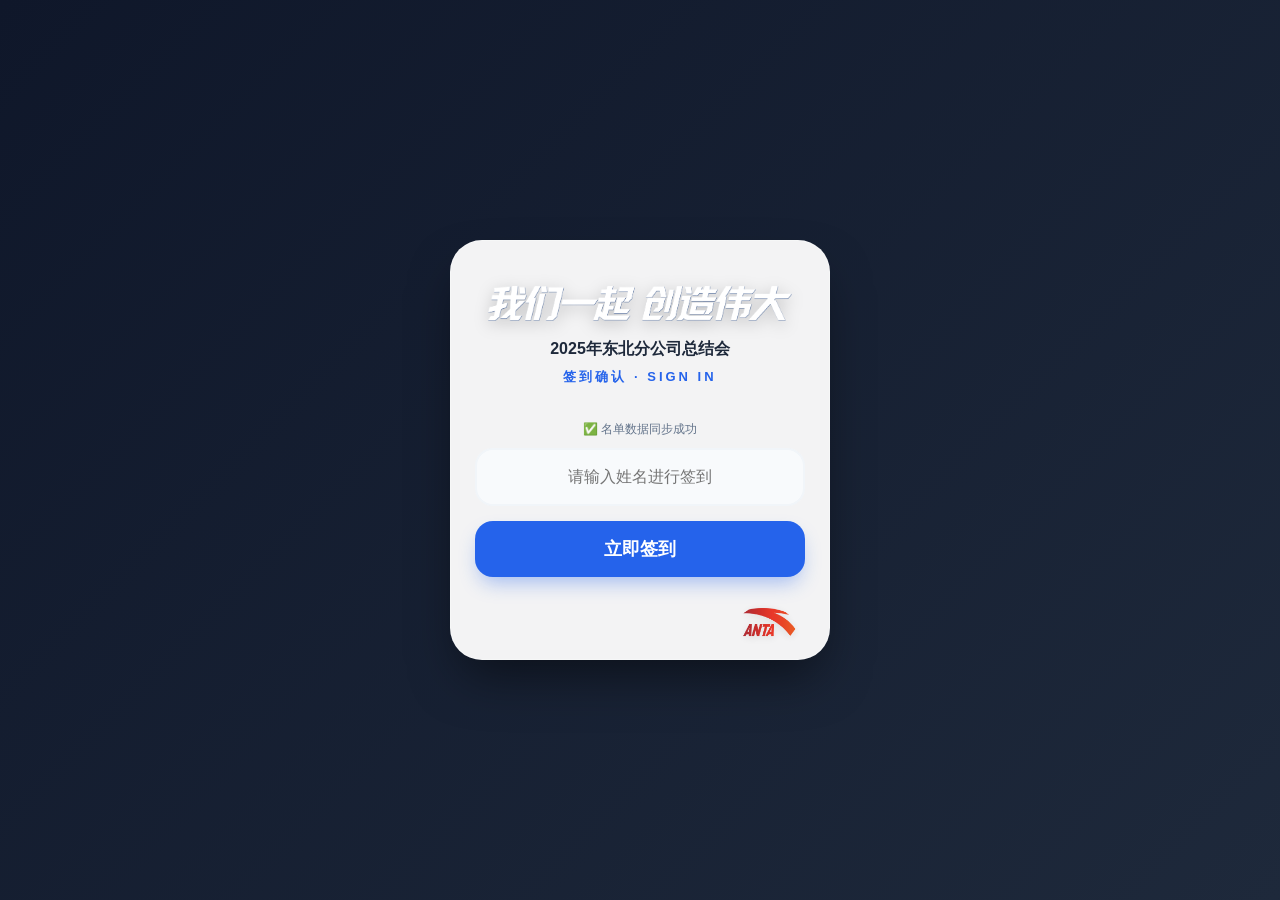
==== index.html @ e278397c "0.5" ====
<!DOCTYPE html>
<html lang="zh-CN">
<head>
    <meta charset="UTF-8">
    <meta name="viewport" content="width=device-width, initial-scale=1.0, maximum-scale=1.0, user-scalable=no">
    <title>2025年东北分公司总结会</title>
    <style>
        :root {
            --primary: #2563eb;
            --success: #15803d; /* 深绿色，更显庄重 */
            --error: #ef4444;
            --text-main: #1e293b;
            --text-sub: #64748b;
        }

        * { margin: 0; padding: 0; box-sizing: border-box; font-family: -apple-system, "PingFang SC", sans-serif; }

        body {
            background: linear-gradient(135deg, #0f172a 0%, #1e293b 100%);
            min-height: 100vh;
            display: flex;
            align-items: center;
            justify-content: center;
            padding: 20px;
            background-attachment: fixed;
        }

        .card {
            background: rgba(255, 255, 255, 0.95);
            width: 100%;
            max-width: 380px;
            padding: 45px 24px 70px; /* 底部留足空间给 Logo */
            border-radius: 32px;
            box-shadow: 0 25px 50px -12px rgba(0, 0, 0, 0.5);
            backdrop-filter: blur(20px);
            -webkit-backdrop-filter: blur(20px);
            border: 1px solid rgba(255, 255, 255, 0.3);
            text-align: center;
            position: relative;
            display: none;
            animation: fadeIn 0.4s ease forwards;
        }

        /* Logo 统一固定在所有卡片的右下角 */
        .card-logo {
            position: absolute;
            bottom: 20px;
            right: 24px;
            max-width: 65px;
            filter: drop-shadow(0px 2px 4px rgba(0,0,0,0.1));
            opacity: 0.9;
        }

        .hero-section { margin-bottom: 35px; }
        .hero-main-img { width: 92%; height: auto; margin: 0 auto 18px; display: block; filter: drop-shadow(0 4px 8px rgba(0,0,0,0.2)); }

        /* 总结会名称加粗 */
        .hero-subtitle {
            color: var(--text-main);
            font-size: 16px;
            margin-bottom: 8px;
            font-weight: 800;
            display: block;
        }

        /* 签到确认挪到下方 */
        .hero-label {
            color: var(--primary);
            letter-spacing: 3px;
            font-size: 13px;
            font-weight: 700;
            display: block;
        }

        input {
            display: block; width: 100%; padding: 18px; font-size: 16px; border: 2.5px solid #f1f5f9;
            border-radius: 18px; outline: none; background: #f8fafc; margin-bottom: 15px; text-align: center;
        }
        input:focus { border-color: var(--primary); background: #fff; box-shadow: 0 0 0 4px rgba(37, 99, 235, 0.1); }

        button {
            display: block; width: 100%; padding: 16px; background: var(--primary); color: white;
            font-size: 18px; font-weight: 700; border: none; border-radius: 18px; cursor: pointer;
            box-shadow: 0 10px 20px -5px rgba(37,99,235,0.4); margin-bottom: 12px;
        }
        button:active { transform: scale(0.96); }

        /* 结果展示区 */
        .welcome-msg { color: var(--text-sub); font-size: 17px; margin: 20px 0 35px; }
        #resNameBold { color: var(--text-main); font-weight: 900; font-size: 26px; margin: 0 4px; border-bottom: 3px solid var(--primary); }

        .seat-info-box {
            background: #f0fdf4;
            padding: 35px 15px;
            border-radius: 24px;
            margin-bottom: 35px;
            border: 2px solid #dcfce7;
        }
        .seat-label {
            font-size: 16px;
            color: var(--success);
            display: block;
            margin-bottom: 15px;
            font-weight: 800;
            letter-spacing: 2px;
        }
        /* 座次号醒目化 */
        .seat-num { font-size: 52px; font-weight: 900; color: #166534; display: block; letter-spacing: 1px; }

        .status-tip { font-size: 12px; color: var(--text-sub); margin-bottom: 10px; }
        .error-msg { color: var(--error); font-size: 14px; margin-bottom: 15px; display: none; font-weight: 700; }
        .reset-link { margin-top: 25px; font-size: 14px; color: var(--primary); cursor: pointer; text-decoration: underline; display: inline-block; font-weight: 600; }

        @keyframes fadeIn { from { opacity: 0; transform: translateY(12px); } to { opacity: 1; transform: translateY(0); } }
    </style>
</head>
<body>

    <div id="signinPage" class="card" style="display: block;">
        <div class="hero-section">
            <img src="main_title.png" alt="主标题" class="hero-main-img">
            <span class="hero-subtitle">2025年东北分公司总结会</span>
            <span class="hero-label">签到确认 · SIGN IN</span>
        </div>
        <div id="status" class="status-tip">正在同步参会名单...</div>
        <div style="margin-top: 10px;">
            <input type="text" id="nameInput" placeholder="请输入姓名进行签到" autocomplete="off">
            <div id="errorMsg" class="error-msg">未找到您的信息，请联系现场行政</div>
            <button id="signBtn" onclick="handleSignin()" disabled style="opacity:0.5">请稍候...</button>
        </div>
        <img src="logo.png" alt="Logo" class="card-logo">
    </div>

    <div id="resultPage" class="card">
        <p class="welcome-msg">欢迎您来，<span id="resNameBold">--</span></p>
        <div class="seat-info-box">
            <span class="seat-label">您的会议座次</span>
            <span class="seat-num" id="resSeat">--</span>
        </div>
        <button style="background: var(--text-main);" onclick="showSchedule()">查看大会日程</button>
        <span class="reset-link" onclick="location.reload()">返回重新签到</span>
        <img src="logo.png" alt="Logo" class="card-logo">
    </div>

    <div id="schedulePage" class="card">
        <h2 style="font-size: 24px; font-weight: 800; color: var(--text-main); margin-bottom: 25px;">大会日程</h2>
        <div style="text-align: left; margin: 20px 0 30px; font-size: 15px;">
            <div style="display: flex; padding: 15px 0; border-bottom: 1px dashed #ddd;"><span style="color:var(--primary); font-weight:800; min-width:95px;">08:30-09:00</span><span>嘉宾签到入场</span></div>
            <div style="display: flex; padding: 15px 0; border-bottom: 1px dashed #ddd;"><span style="color:var(--primary); font-weight:800; min-width:95px;">09:00-09:30</span><span>开场视频与致辞</span></div>
            <div style="display: flex; padding: 15px 0; border-bottom: 1px dashed #ddd;"><span style="color:var(--primary); font-weight:800; min-width:95px;">09:30-11:30</span><span>2024年度总结报告</span></div>
            <div style="display: flex; padding: 15px 0; border-bottom: 1px dashed #ddd;"><span style="color:var(--primary); font-weight:800; min-width:95px;">11:30-13:30</span><span>午休及商务午宴</span></div>
            <div style="display: flex; padding: 15px 0; border-bottom: 1px dashed #ddd;"><span style="color:var(--primary); font-weight:800; min-width:95px;">13:30-15:30</span><span>2025战略发布会</span></div>
            <div style="display: flex; padding: 15px 0; border-bottom: 1px dashed #ddd;"><span style="color:var(--primary); font-weight:800; min-width:95px;">15:30-17:00</span><span>颁奖盛典</span></div>
        </div>
        <button onclick="showResult()">返回座次信息</button>
        <img src="logo.png" alt="Logo" class="card-logo">
    </div>

    <script>
        let seatData = {};

        window.onload = function() {
            // 加上随机数防止 CSV 缓存
            fetch('list.csv?v=' + Math.random())
                .then(response => {
                    if (!response.ok) throw new Error('找不到名单文件 list.csv');
                    return response.text();
                })
                .then(text => {
                    // 兼容处理：支持各种换行符并清洗掉 BOM 等隐藏字符
                    const rows = text.split(/\r?\n/);
                    rows.forEach((row, i) => {
                        if (i === 0 || !row.trim()) return;
                        const cols = row.split(/,|，/); // 兼容中英文逗号
                        if (cols.length >= 2) {
                            // 极强力清洗：去掉所有空格、隐藏字符、回车符
                            const name = cols[0].replace(/[\uFEFF\r\n]/g, "").trim();
                            const seat = cols[1].replace(/[\uFEFF\r\n]/g, "").trim();
                            if (name && name !== "---") {
                                seatData[name] = seat;
                            }
                        }
                    });

                    document.getElementById('status').innerText = "✅ 名单数据同步成功";
                    const btn = document.getElementById('signBtn');
                    btn.disabled = false;
                    btn.style.opacity = "1";
                    btn.innerText = "立即签到";
                    console.log("名单已加载，共计 " + Object.keys(seatData).length + " 人");
                })
                .catch(err => {
                    document.getElementById('status').innerText = "❌ 加载失败: " + err.message;
                });
        };

        function handleSignin() {
            // 输入也进行极强力清洗：去掉所有空格
            const inputName = document.getElementById('nameInput').value.replace(/\s+/g, "");
            const error = document.getElementById('errorMsg');

            if (seatData[inputName]) {
                document.getElementById('resNameBold').innerText = inputName;
                document.getElementById('resSeat').innerText = seatData[inputName];
                showResult();
                error.style.display = 'none';
            } else {
                error.style.display = 'block';
                console.log("未匹配姓名：" + inputName);
            }
        }

        function showResult() {
            document.getElementById('signinPage').style.display = 'none';
            document.getElementById('schedulePage').style.display = 'none';
            document.getElementById('resultPage').style.display = 'block';
        }

        function showSchedule() {
            document.getElementById('resultPage').style.display = 'none';
            document.getElementById('schedulePage').style.display = 'block';
        }

        document.getElementById('nameInput').addEventListener('keypress', (e) => {
            if (e.key === 'Enter') handleSignin();
        });
    </script>
</body>
</html>
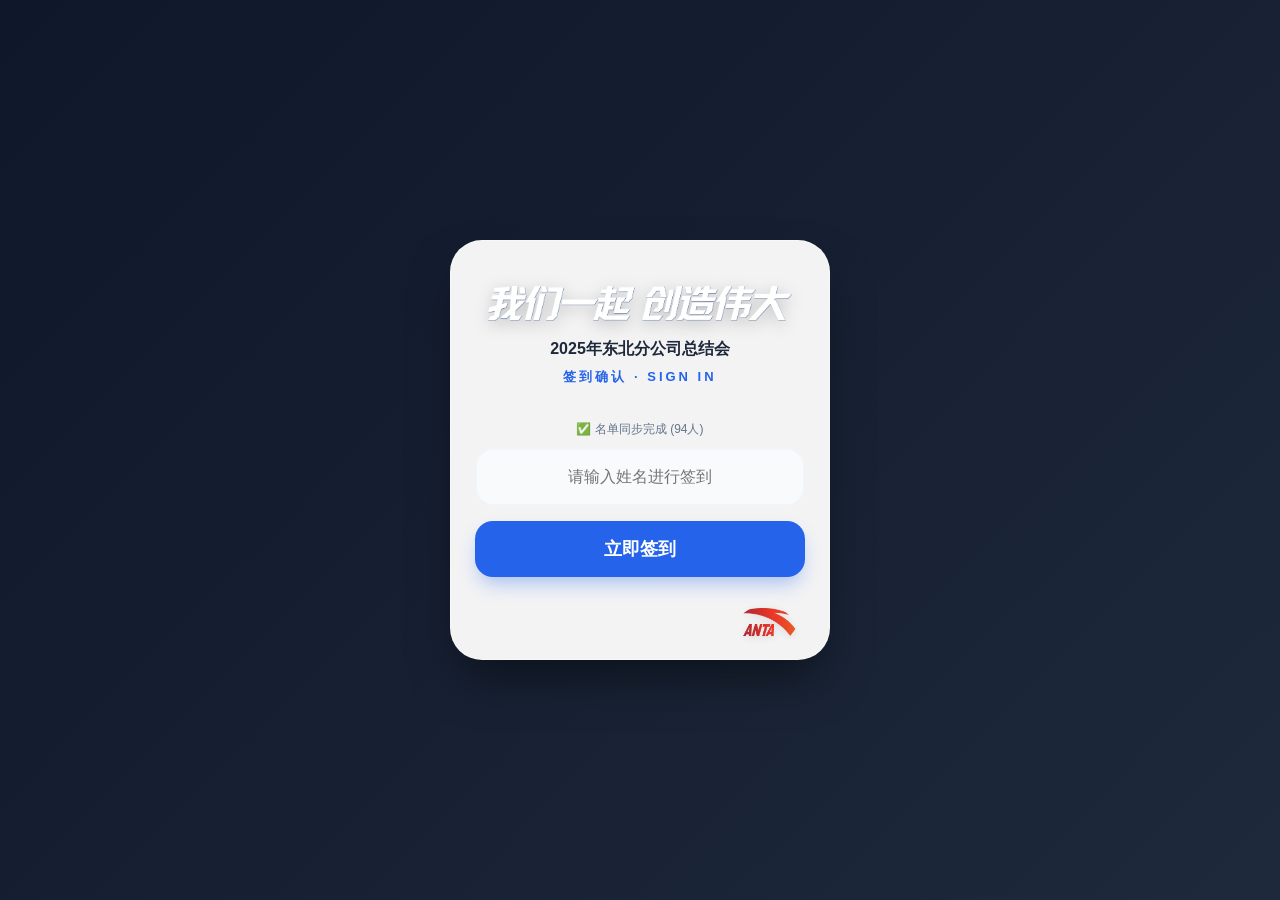
==== commit 542d2c78: "0.51" ====
--- a/index.html
+++ b/index.html
@@ -5,117 +5,31 @@
     <meta name="viewport" content="width=device-width, initial-scale=1.0, maximum-scale=1.0, user-scalable=no">
     <title>2025年东北分公司总结会</title>
     <style>
-        :root {
-            --primary: #2563eb;
-            --success: #15803d; /* 深绿色，更显庄重 */
-            --error: #ef4444;
-            --text-main: #1e293b;
-            --text-sub: #64748b;
-        }
-
+        :root { --primary: #2563eb; --success: #15803d; --error: #ef4444; --text-main: #1e293b; --text-sub: #64748b; }
         * { margin: 0; padding: 0; box-sizing: border-box; font-family: -apple-system, "PingFang SC", sans-serif; }
-
-        body {
-            background: linear-gradient(135deg, #0f172a 0%, #1e293b 100%);
-            min-height: 100vh;
-            display: flex;
-            align-items: center;
-            justify-content: center;
-            padding: 20px;
-            background-attachment: fixed;
-        }
-
-        .card {
-            background: rgba(255, 255, 255, 0.95);
-            width: 100%;
-            max-width: 380px;
-            padding: 45px 24px 70px; /* 底部留足空间给 Logo */
-            border-radius: 32px;
-            box-shadow: 0 25px 50px -12px rgba(0, 0, 0, 0.5);
-            backdrop-filter: blur(20px);
-            -webkit-backdrop-filter: blur(20px);
-            border: 1px solid rgba(255, 255, 255, 0.3);
-            text-align: center;
-            position: relative;
-            display: none;
-            animation: fadeIn 0.4s ease forwards;
-        }
-
-        /* Logo 统一固定在所有卡片的右下角 */
-        .card-logo {
-            position: absolute;
-            bottom: 20px;
-            right: 24px;
-            max-width: 65px;
-            filter: drop-shadow(0px 2px 4px rgba(0,0,0,0.1));
-            opacity: 0.9;
-        }
-
+        body { background: linear-gradient(135deg, #0f172a 0%, #1e293b 100%); min-height: 100vh; display: flex; align-items: center; justify-content: center; padding: 20px; background-attachment: fixed; }
+        .card { background: rgba(255, 255, 255, 0.95); width: 100%; max-width: 380px; padding: 45px 24px 70px; border-radius: 32px; box-shadow: 0 25px 50px -12px rgba(0, 0, 0, 0.5); backdrop-filter: blur(20px); -webkit-backdrop-filter: blur(20px); border: 1px solid rgba(255, 255, 255, 0.3); text-align: center; position: relative; display: none; animation: fadeIn 0.4s ease forwards; }
+        .card-logo { position: absolute; bottom: 20px; right: 24px; max-width: 65px; filter: drop-shadow(0px 2px 4px rgba(0,0,0,0.1)); opacity: 0.9; }
         .hero-section { margin-bottom: 35px; }
         .hero-main-img { width: 92%; height: auto; margin: 0 auto 18px; display: block; filter: drop-shadow(0 4px 8px rgba(0,0,0,0.2)); }
-
-        /* 总结会名称加粗 */
-        .hero-subtitle {
-            color: var(--text-main);
-            font-size: 16px;
-            margin-bottom: 8px;
-            font-weight: 800;
-            display: block;
-        }
-
-        /* 签到确认挪到下方 */
-        .hero-label {
-            color: var(--primary);
-            letter-spacing: 3px;
-            font-size: 13px;
-            font-weight: 700;
-            display: block;
-        }
-
-        input {
-            display: block; width: 100%; padding: 18px; font-size: 16px; border: 2.5px solid #f1f5f9;
-            border-radius: 18px; outline: none; background: #f8fafc; margin-bottom: 15px; text-align: center;
-        }
-        input:focus { border-color: var(--primary); background: #fff; box-shadow: 0 0 0 4px rgba(37, 99, 235, 0.1); }
-
-        button {
-            display: block; width: 100%; padding: 16px; background: var(--primary); color: white;
-            font-size: 18px; font-weight: 700; border: none; border-radius: 18px; cursor: pointer;
-            box-shadow: 0 10px 20px -5px rgba(37,99,235,0.4); margin-bottom: 12px;
-        }
-        button:active { transform: scale(0.96); }
-
-        /* 结果展示区 */
+        .hero-subtitle { color: var(--text-main); font-size: 16px; margin-bottom: 8px; font-weight: 800; display: block; }
+        .hero-label { color: var(--primary); letter-spacing: 3px; font-size: 13px; font-weight: 700; display: block; }
+        input { display: block; width: 100%; padding: 18px; font-size: 16px; border: 2.5px solid #f1f5f9; border-radius: 18px; outline: none; background: #f8fafc; margin-bottom: 15px; text-align: center; }
+        button { display: block; width: 100%; padding: 16px; background: var(--primary); color: white; font-size: 18px; font-weight: 700; border: none; border-radius: 18px; cursor: pointer; box-shadow: 0 10px 20px -5px rgba(37,99,235,0.4); margin-bottom: 12px; transition: 0.2s; }
         .welcome-msg { color: var(--text-sub); font-size: 17px; margin: 20px 0 35px; }
-        #resNameBold { color: var(--text-main); font-weight: 900; font-size: 26px; margin: 0 4px; border-bottom: 3px solid var(--primary); }
-
-        .seat-info-box {
-            background: #f0fdf4;
-            padding: 35px 15px;
-            border-radius: 24px;
-            margin-bottom: 35px;
-            border: 2px solid #dcfce7;
-        }
-        .seat-label {
-            font-size: 16px;
-            color: var(--success);
-            display: block;
-            margin-bottom: 15px;
-            font-weight: 800;
-            letter-spacing: 2px;
-        }
-        /* 座次号醒目化 */
-        .seat-num { font-size: 52px; font-weight: 900; color: #166534; display: block; letter-spacing: 1px; }
-
+        #resNameBold { color: var(--text-main); font-weight: 900; font-size: 26px; border-bottom: 3px solid var(--primary); }
+        .seat-info-box { background: #f0fdf4; padding: 35px 15px; border-radius: 24px; margin-bottom: 35px; border: 2px solid #dcfce7; }
+        .seat-label { font-size: 16px; color: var(--success); display: block; margin-bottom: 15px; font-weight: 800; }
+        .seat-num { font-size: 52px; font-weight: 900; color: #166534; display: block; }
         .status-tip { font-size: 12px; color: var(--text-sub); margin-bottom: 10px; }
         .error-msg { color: var(--error); font-size: 14px; margin-bottom: 15px; display: none; font-weight: 700; }
         .reset-link { margin-top: 25px; font-size: 14px; color: var(--primary); cursor: pointer; text-decoration: underline; display: inline-block; font-weight: 600; }
-
         @keyframes fadeIn { from { opacity: 0; transform: translateY(12px); } to { opacity: 1; transform: translateY(0); } }
     </style>
 </head>
 <body>
 
+    <!-- 1. 签到页 -->
     <div id="signinPage" class="card" style="display: block;">
         <div class="hero-section">
             <img src="main_title.png" alt="主标题" class="hero-main-img">
@@ -125,104 +39,101 @@
         <div id="status" class="status-tip">正在同步参会名单...</div>
         <div style="margin-top: 10px;">
             <input type="text" id="nameInput" placeholder="请输入姓名进行签到" autocomplete="off">
-            <div id="errorMsg" class="error-msg">未找到您的信息，请联系现场行政</div>
-            <button id="signBtn" onclick="handleSignin()" disabled style="opacity:0.5">请稍候...</button>
+            <div id="errorMsg" class="error-msg">未找到您的信息，请重试</div>
+            <button id="signBtn" disabled style="opacity:0.5">请稍候...</button>
         </div>
         <img src="logo.png" alt="Logo" class="card-logo">
     </div>
 
+    <!-- 2. 结果页 -->
     <div id="resultPage" class="card">
         <p class="welcome-msg">欢迎您来，<span id="resNameBold">--</span></p>
         <div class="seat-info-box">
             <span class="seat-label">您的会议座次</span>
             <span class="seat-num" id="resSeat">--</span>
         </div>
-        <button style="background: var(--text-main);" onclick="showSchedule()">查看大会日程</button>
+        <button style="background: var(--text-main);" id="toScheduleBtn">查看大会日程</button>
         <span class="reset-link" onclick="location.reload()">返回重新签到</span>
         <img src="logo.png" alt="Logo" class="card-logo">
     </div>
 
+    <!-- 3. 日程页 -->
     <div id="schedulePage" class="card">
         <h2 style="font-size: 24px; font-weight: 800; color: var(--text-main); margin-bottom: 25px;">大会日程</h2>
-        <div style="text-align: left; margin: 20px 0 30px; font-size: 15px;">
-            <div style="display: flex; padding: 15px 0; border-bottom: 1px dashed #ddd;"><span style="color:var(--primary); font-weight:800; min-width:95px;">08:30-09:00</span><span>嘉宾签到入场</span></div>
-            <div style="display: flex; padding: 15px 0; border-bottom: 1px dashed #ddd;"><span style="color:var(--primary); font-weight:800; min-width:95px;">09:00-09:30</span><span>开场视频与致辞</span></div>
-            <div style="display: flex; padding: 15px 0; border-bottom: 1px dashed #ddd;"><span style="color:var(--primary); font-weight:800; min-width:95px;">09:30-11:30</span><span>2024年度总结报告</span></div>
-            <div style="display: flex; padding: 15px 0; border-bottom: 1px dashed #ddd;"><span style="color:var(--primary); font-weight:800; min-width:95px;">11:30-13:30</span><span>午休及商务午宴</span></div>
-            <div style="display: flex; padding: 15px 0; border-bottom: 1px dashed #ddd;"><span style="color:var(--primary); font-weight:800; min-width:95px;">13:30-15:30</span><span>2025战略发布会</span></div>
-            <div style="display: flex; padding: 15px 0; border-bottom: 1px dashed #ddd;"><span style="color:var(--primary); font-weight:800; min-width:95px;">15:30-17:00</span><span>颁奖盛典</span></div>
-        </div>
-        <button onclick="showResult()">返回座次信息</button>
+        <div id="scheduleContent" style="text-align: left; margin: 20px 0 30px; font-size: 15px;"></div>
+        <button id="backToResultBtn">返回座次信息</button>
         <img src="logo.png" alt="Logo" class="card-logo">
     </div>
 
     <script>
-        let seatData = {};
+        // 确保所有元素加载后再运行
+        document.addEventListener('DOMContentLoaded', function() {
+            let seatData = {};
+            const signBtn = document.getElementById('signBtn');
+            const nameInput = document.getElementById('nameInput');
+            const statusTip = document.getElementById('status');
+            const errorMsg = document.getElementById('errorMsg');
 
-        window.onload = function() {
-            // 加上随机数防止 CSV 缓存
-            fetch('list.csv?v=' + Math.random())
-                .then(response => {
-                    if (!response.ok) throw new Error('找不到名单文件 list.csv');
-                    return response.text();
+            // 载入名单逻辑
+            fetch('list.csv?v=' + Date.now())
+                .then(res => {
+                    if (!res.ok) throw new Error('找不到 list.csv');
+                    return res.text();
                 })
                 .then(text => {
-                    // 兼容处理：支持各种换行符并清洗掉 BOM 等隐藏字符
-                    const rows = text.split(/\r?\n/);
+                    const rows = text.replace(/\r/g, '').split('\n');
                     rows.forEach((row, i) => {
                         if (i === 0 || !row.trim()) return;
-                        const cols = row.split(/,|，/); // 兼容中英文逗号
+                        const cols = row.split(/[,，\t]/);
                         if (cols.length >= 2) {
-                            // 极强力清洗：去掉所有空格、隐藏字符、回车符
-                            const name = cols[0].replace(/[\uFEFF\r\n]/g, "").trim();
-                            const seat = cols[1].replace(/[\uFEFF\r\n]/g, "").trim();
-                            if (name && name !== "---") {
-                                seatData[name] = seat;
-                            }
+                            const name = cols[0].replace(/[\uFEFF]/g, "").trim();
+                            const seat = cols[1].trim();
+                            if (name && name !== "---") seatData[name] = seat;
                         }
                     });
-
-                    document.getElementById('status').innerText = "✅ 名单数据同步成功";
-                    const btn = document.getElementById('signBtn');
-                    btn.disabled = false;
-                    btn.style.opacity = "1";
-                    btn.innerText = "立即签到";
-                    console.log("名单已加载，共计 " + Object.keys(seatData).length + " 人");
+                    statusTip.innerText = "✅ 名单同步完成 (" + Object.keys(seatData).length + "人)";
+                    signBtn.disabled = false;
+                    signBtn.style.opacity = "1";
+                    signBtn.innerText = "立即签到";
                 })
                 .catch(err => {
-                    document.getElementById('status').innerText = "❌ 加载失败: " + err.message;
+                    statusTip.innerText = "❌ 加载失败: " + err.message;
                 });
-        };
 
-        function handleSignin() {
-            // 输入也进行极强力清洗：去掉所有空格
-            const inputName = document.getElementById('nameInput').value.replace(/\s+/g, "");
-            const error = document.getElementById('errorMsg');
+            // 签到逻辑
+            window.handleSignin = function() {
+                const inputName = nameInput.value.replace(/\s+/g, "");
+                if (seatData[inputName]) {
+                    document.getElementById('resNameBold').innerText = inputName;
+                    document.getElementById('resSeat').innerText = seatData[inputName];
+                    showPage('resultPage');
+                    errorMsg.style.display = 'none';
+                } else {
+                    errorMsg.style.display = 'block';
+                }
+            };
 
-            if (seatData[inputName]) {
-                document.getElementById('resNameBold').innerText = inputName;
-                document.getElementById('resSeat').innerText = seatData[inputName];
-                showResult();
-                error.style.display = 'none';
-            } else {
-                error.style.display = 'block';
-                console.log("未匹配姓名：" + inputName);
+            // 页面切换
+            function showPage(id) {
+                document.querySelectorAll('.card').forEach(c => c.style.display = 'none');
+                document.getElementById(id).style.display = 'block';
             }
-        }
 
-        function showResult() {
-            document.getElementById('signinPage').style.display = 'none';
-            document.getElementById('schedulePage').style.display = 'none';
-            document.getElementById('resultPage').style.display = 'block';
-        }
+            // 事件绑定
+            signBtn.addEventListener('click', handleSignin);
+            nameInput.addEventListener('keypress', e => { if (e.key === 'Enter') handleSignin(); });
+            document.getElementById('toScheduleBtn').addEventListener('click', () => showPage('schedulePage'));
+            document.getElementById('backToResultBtn').addEventListener('click', () => showPage('resultPage'));
 
-        function showSchedule() {
-            document.getElementById('resultPage').style.display = 'none';
-            document.getElementById('schedulePage').style.display = 'block';
-        }
-
-        document.getElementById('nameInput').addEventListener('keypress', (e) => {
-            if (e.key === 'Enter') handleSignin();
+            // 填充日程内容
+            const schedule = [
+                ["08:30-09:00", "嘉宾签到入场"], ["09:00-09:30", "开场视频与致辞"],
+                ["09:30-11:30", "2024年度总结报告"], ["11:30-13:30", "午休及商务午宴"],
+                ["13:30-15:30", "2025战略发布会"], ["15:30-17:00", "颁奖盛典"]
+            ];
+            document.getElementById('scheduleContent').innerHTML = schedule.map(s =>
+                `<div style="display: flex; padding: 12px 0; border-bottom: 1px dashed #ddd;"><span style="color:var(--primary); font-weight:800; min-width:95px;">${s[0]}</span><span>${s[1]}</span></div>`
+            ).join('');
         });
     </script>
 </body>
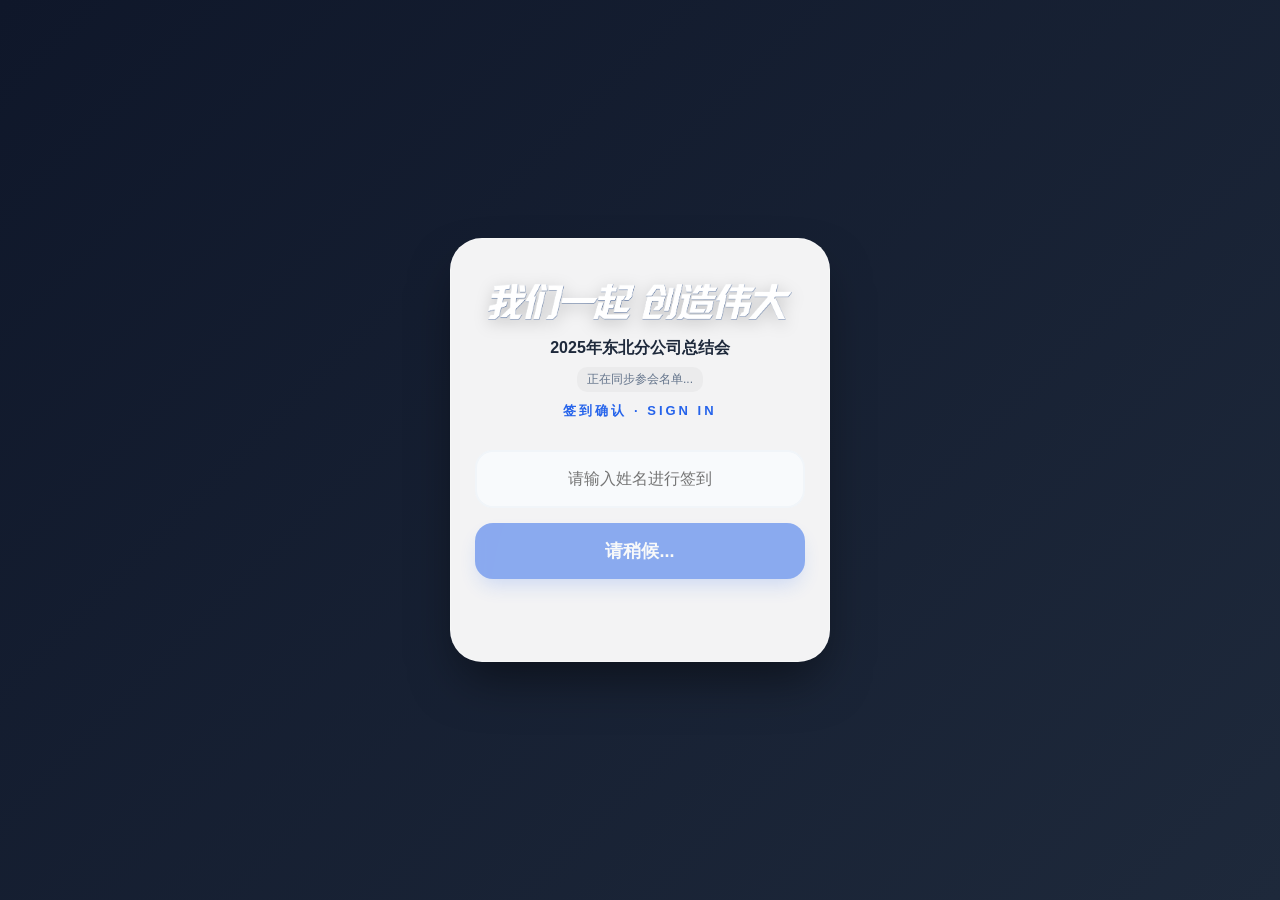
==== commit fa6d9c09: "0.52" ====
--- a/index.html
+++ b/index.html
@@ -10,20 +10,20 @@
         body { background: linear-gradient(135deg, #0f172a 0%, #1e293b 100%); min-height: 100vh; display: flex; align-items: center; justify-content: center; padding: 20px; background-attachment: fixed; }
         .card { background: rgba(255, 255, 255, 0.95); width: 100%; max-width: 380px; padding: 45px 24px 70px; border-radius: 32px; box-shadow: 0 25px 50px -12px rgba(0, 0, 0, 0.5); backdrop-filter: blur(20px); -webkit-backdrop-filter: blur(20px); border: 1px solid rgba(255, 255, 255, 0.3); text-align: center; position: relative; display: none; animation: fadeIn 0.4s ease forwards; }
         .card-logo { position: absolute; bottom: 20px; right: 24px; max-width: 65px; filter: drop-shadow(0px 2px 4px rgba(0,0,0,0.1)); opacity: 0.9; }
-        .hero-section { margin-bottom: 35px; }
+        .hero-section { margin-bottom: 30px; }
         .hero-main-img { width: 92%; height: auto; margin: 0 auto 18px; display: block; filter: drop-shadow(0 4px 8px rgba(0,0,0,0.2)); }
         .hero-subtitle { color: var(--text-main); font-size: 16px; margin-bottom: 8px; font-weight: 800; display: block; }
         .hero-label { color: var(--primary); letter-spacing: 3px; font-size: 13px; font-weight: 700; display: block; }
         input { display: block; width: 100%; padding: 18px; font-size: 16px; border: 2.5px solid #f1f5f9; border-radius: 18px; outline: none; background: #f8fafc; margin-bottom: 15px; text-align: center; }
-        button { display: block; width: 100%; padding: 16px; background: var(--primary); color: white; font-size: 18px; font-weight: 700; border: none; border-radius: 18px; cursor: pointer; box-shadow: 0 10px 20px -5px rgba(37,99,235,0.4); margin-bottom: 12px; transition: 0.2s; }
+        button { display: block; width: 100%; padding: 16px; background: var(--primary); color: white; font-size: 18px; font-weight: 700; border: none; border-radius: 18px; cursor: pointer; box-shadow: 0 10px 20px -5px rgba(37,99,235,0.4); margin-bottom: 12px; }
         .welcome-msg { color: var(--text-sub); font-size: 17px; margin: 20px 0 35px; }
         #resNameBold { color: var(--text-main); font-weight: 900; font-size: 26px; border-bottom: 3px solid var(--primary); }
         .seat-info-box { background: #f0fdf4; padding: 35px 15px; border-radius: 24px; margin-bottom: 35px; border: 2px solid #dcfce7; }
         .seat-label { font-size: 16px; color: var(--success); display: block; margin-bottom: 15px; font-weight: 800; }
         .seat-num { font-size: 52px; font-weight: 900; color: #166534; display: block; }
-        .status-tip { font-size: 12px; color: var(--text-sub); margin-bottom: 10px; }
+        /* 调试提示样式 */
+        .status-tip { font-size: 12px; color: var(--text-sub); margin-bottom: 10px; padding: 4px 10px; background: rgba(0,0,0,0.03); border-radius: 10px; display: inline-block; }
         .error-msg { color: var(--error); font-size: 14px; margin-bottom: 15px; display: none; font-weight: 700; }
-        .reset-link { margin-top: 25px; font-size: 14px; color: var(--primary); cursor: pointer; text-decoration: underline; display: inline-block; font-weight: 600; }
         @keyframes fadeIn { from { opacity: 0; transform: translateY(12px); } to { opacity: 1; transform: translateY(0); } }
     </style>
 </head>
@@ -34,107 +34,13 @@
         <div class="hero-section">
             <img src="main_title.png" alt="主标题" class="hero-main-img">
             <span class="hero-subtitle">2025年东北分公司总结会</span>
+            <!-- 调试信息位置 -->
+            <div id="status" class="status-tip">正在同步参会名单...</div>
             <span class="hero-label">签到确认 · SIGN IN</span>
         </div>
-        <div id="status" class="status-tip">正在同步参会名单...</div>
         <div style="margin-top: 10px;">
             <input type="text" id="nameInput" placeholder="请输入姓名进行签到" autocomplete="off">
-            <div id="errorMsg" class="error-msg">未找到您的信息，请重试</div>
+            <div id="errorMsg" class="error-msg">未找到该姓名，请检查输入或联系行政</div>
             <button id="signBtn" disabled style="opacity:0.5">请稍候...</button>
         </div>
-        <img src="logo.png" alt="Logo" class="card-logo">
-    </div>
-
-    <!-- 2. 结果页 -->
-    <div id="resultPage" class="card">
-        <p class="welcome-msg">欢迎您来，<span id="resNameBold">--</span></p>
-        <div class="seat-info-box">
-            <span class="seat-label">您的会议座次</span>
-            <span class="seat-num" id="resSeat">--</span>
-        </div>
-        <button style="background: var(--text-main);" id="toScheduleBtn">查看大会日程</button>
-        <span class="reset-link" onclick="location.reload()">返回重新签到</span>
-        <img src="logo.png" alt="Logo" class="card-logo">
-    </div>
-
-    <!-- 3. 日程页 -->
-    <div id="schedulePage" class="card">
-        <h2 style="font-size: 24px; font-weight: 800; color: var(--text-main); margin-bottom: 25px;">大会日程</h2>
-        <div id="scheduleContent" style="text-align: left; margin: 20px 0 30px; font-size: 15px;"></div>
-        <button id="backToResultBtn">返回座次信息</button>
-        <img src="logo.png" alt="Logo" class="card-logo">
-    </div>
-
-    <script>
-        // 确保所有元素加载后再运行
-        document.addEventListener('DOMContentLoaded', function() {
-            let seatData = {};
-            const signBtn = document.getElementById('signBtn');
-            const nameInput = document.getElementById('nameInput');
-            const statusTip = document.getElementById('status');
-            const errorMsg = document.getElementById('errorMsg');
-
-            // 载入名单逻辑
-            fetch('list.csv?v=' + Date.now())
-                .then(res => {
-                    if (!res.ok) throw new Error('找不到 list.csv');
-                    return res.text();
-                })
-                .then(text => {
-                    const rows = text.replace(/\r/g, '').split('\n');
-                    rows.forEach((row, i) => {
-                        if (i === 0 || !row.trim()) return;
-                        const cols = row.split(/[,，\t]/);
-                        if (cols.length >= 2) {
-                            const name = cols[0].replace(/[\uFEFF]/g, "").trim();
-                            const seat = cols[1].trim();
-                            if (name && name !== "---") seatData[name] = seat;
-                        }
-                    });
-                    statusTip.innerText = "✅ 名单同步完成 (" + Object.keys(seatData).length + "人)";
-                    signBtn.disabled = false;
-                    signBtn.style.opacity = "1";
-                    signBtn.innerText = "立即签到";
-                })
-                .catch(err => {
-                    statusTip.innerText = "❌ 加载失败: " + err.message;
-                });
-
-            // 签到逻辑
-            window.handleSignin = function() {
-                const inputName = nameInput.value.replace(/\s+/g, "");
-                if (seatData[inputName]) {
-                    document.getElementById('resNameBold').innerText = inputName;
-                    document.getElementById('resSeat').innerText = seatData[inputName];
-                    showPage('resultPage');
-                    errorMsg.style.display = 'none';
-                } else {
-                    errorMsg.style.display = 'block';
-                }
-            };
-
-            // 页面切换
-            function showPage(id) {
-                document.querySelectorAll('.card').forEach(c => c.style.display = 'none');
-                document.getElementById(id).style.display = 'block';
-            }
-
-            // 事件绑定
-            signBtn.addEventListener('click', handleSignin);
-            nameInput.addEventListener('keypress', e => { if (e.key === 'Enter') handleSignin(); });
-            document.getElementById('toScheduleBtn').addEventListener('click', () => showPage('schedulePage'));
-            document.getElementById('backToResultBtn').addEventListener('click', () => showPage('resultPage'));
-
-            // 填充日程内容
-            const schedule = [
-                ["08:30-09:00", "嘉宾签到入场"], ["09:00-09:30", "开场视频与致辞"],
-                ["09:30-11:30", "2024年度总结报告"], ["11:30-13:30", "午休及商务午宴"],
-                ["13:30-15:30", "2025战略发布会"], ["15:30-17:00", "颁奖盛典"]
-            ];
-            document.getElementById('scheduleContent').innerHTML = schedule.map(s =>
-                `<div style="display: flex; padding: 12px 0; border-bottom: 1px dashed #ddd;"><span style="color:var(--primary); font-weight:800; min-width:95px;">${s[0]}</span><span>${s[1]}</span></div>`
-            ).join('');
-        });
-    </script>
-</body>
-</html>
+        <img src="logo.png" alt="
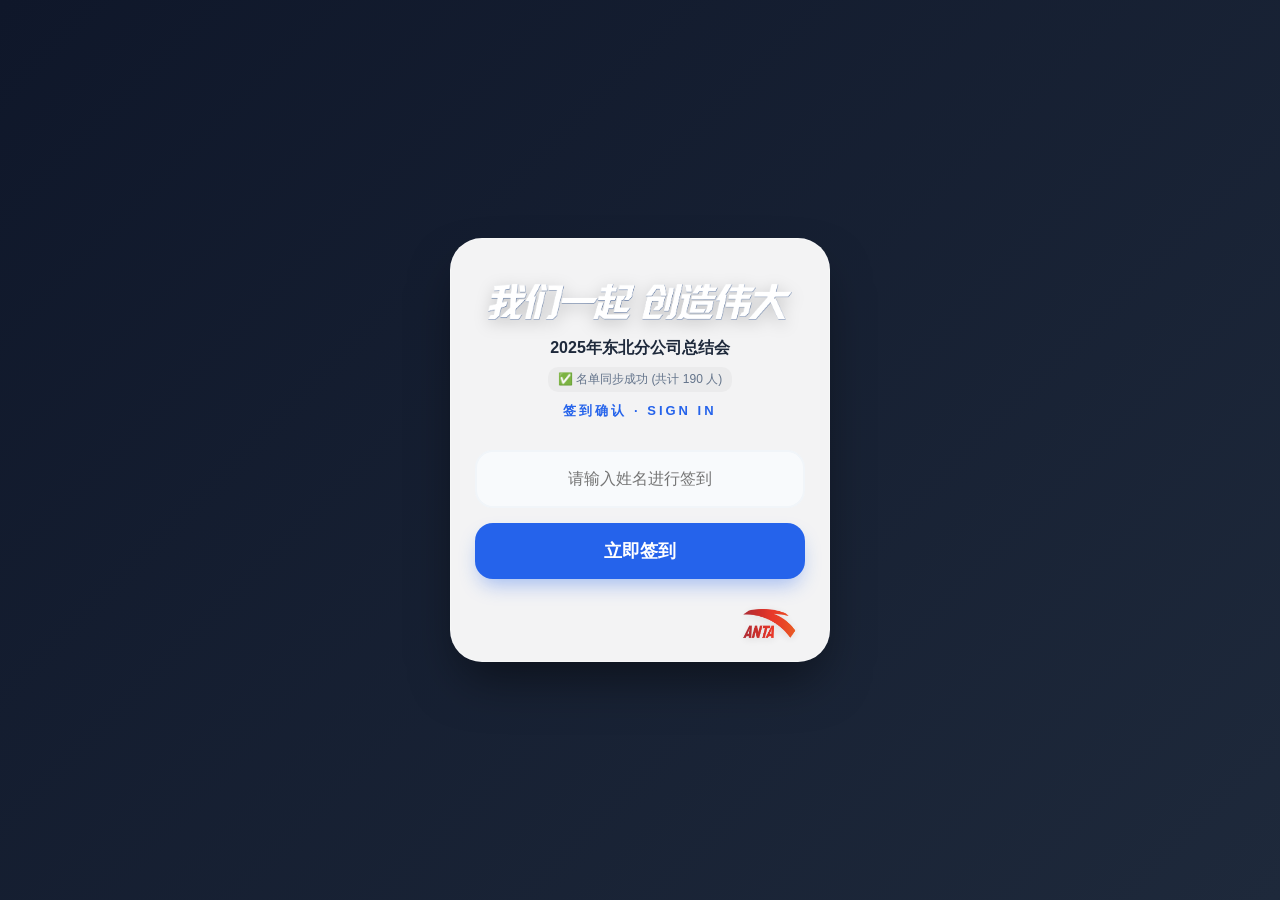
==== commit 016c0f87: "0.53" ====
--- a/index.html
+++ b/index.html
@@ -43,4 +43,126 @@
             <div id="errorMsg" class="error-msg">未找到该姓名，请检查输入或联系行政</div>
             <button id="signBtn" disabled style="opacity:0.5">请稍候...</button>
         </div>
-        <img src="logo.png" alt="
+        <img src="logo.png" alt="Logo" class="card-logo">
+    </div>
+
+    <!-- 2. 结果页 -->
+    <div id="resultPage" class="card">
+        <p class="welcome-msg">欢迎您来，<span id="resNameBold">--</span></p>
+        <div class="seat-info-box">
+            <span class="seat-label">您的会议座次</span>
+            <span class="seat-num" id="resSeat">--</span>
+        </div>
+        <button style="background: var(--text-main);" id="toScheduleBtn">查看大会日程</button>
+        <span style="margin-top:20px; font-size:14px; color:var(--primary); cursor:pointer; text-decoration:underline; display:inline-block;" onclick="location.reload()">返回重新签到</span>
+        <img src="logo.png" alt="Logo" class="card-logo">
+    </div>
+
+    <!-- 3. 日程页 -->
+    <div id="schedulePage" class="card">
+        <h2 style="font-size: 24px; font-weight: 800; color: var(--text-main); margin-bottom: 25px;">大会日程</h2>
+        <div id="scheduleContent" style="text-align: left; margin: 20px 0 30px; font-size: 15px;"></div>
+        <button id="backToResultBtn">返回座次信息</button>
+        <img src="logo.png" alt="Logo" class="card-logo">
+    </div>
+
+    <script>
+        // 使用 DOMContentLoaded 确保页面元素加载完毕后再执行脚本
+        document.addEventListener('DOMContentLoaded', function() {
+            let seatData = {};
+            const signBtn = document.getElementById('signBtn');
+            const nameInput = document.getElementById('nameInput');
+            const statusTip = document.getElementById('status');
+            const errorMsg = document.getElementById('errorMsg');
+
+            // 1. 异步加载 CSV 名单
+            fetch('list.csv?v=' + Date.now())
+                .then(res => {
+                    if (!res.ok) throw new Error('找不到名单文件 list.csv');
+                    return res.text();
+                })
+                .then(text => {
+                    // 清理隐藏字符并按行切割
+                    const rows = text.replace(/\r/g, '').split('\n');
+                    let validCount = 0;
+
+                    rows.forEach((row, i) => {
+                        if (i === 0 || !row.trim()) return; // 跳过表头和空行
+
+                        // 兼容多种分隔符：英文逗号、中文逗号、Tab、空格
+                        const cols = row.split(/[,，\t\s]+/);
+
+                        if (cols.length >= 2) {
+                            // 强力清洗姓名（去 BOM 头、去空格）
+                            const name = cols[0].replace(/[\uFEFF]/g, "").trim();
+                            const seat = cols[1].trim();
+
+                            // 排除分割线和无效字符
+                            if (name && name !== "---" && name !== "姓名") {
+                                seatData[name] = seat;
+                                validCount++;
+                            }
+                        }
+                    });
+
+                    // 更新调试信息和按钮状态
+                    statusTip.innerText = "✅ 名单同步成功 (共计 " + validCount + " 人)";
+                    signBtn.disabled = false;
+                    signBtn.style.opacity = "1";
+                    signBtn.innerText = "立即签到";
+                    console.log("名单载入成功:", seatData);
+                })
+                .catch(err => {
+                    statusTip.innerText = "❌ 加载失败: " + err.message;
+                    statusTip.style.color = "var(--error)";
+                    console.error("名单加载错误:", err);
+                });
+
+            // 2. 签到匹配逻辑
+            window.handleSignin = function() {
+                const inputName = nameInput.value.replace(/\s+/g, ""); // 去掉输入的所有空格
+
+                if (seatData[inputName]) {
+                    document.getElementById('resNameBold').innerText = inputName;
+                    document.getElementById('resSeat').innerText = seatData[inputName];
+                    showPage('resultPage');
+                    errorMsg.style.display = 'none';
+                } else {
+                    errorMsg.style.display = 'block';
+                    errorMsg.innerText = "未找到“" + inputName + "”，请联系行政";
+                }
+            };
+
+            // 3. 页面切换函数
+            function showPage(id) {
+                document.querySelectorAll('.card').forEach(c => c.style.display = 'none');
+                document.getElementById(id).style.display = 'block';
+            }
+
+            // 4. 事件监听
+            signBtn.addEventListener('click', handleSignin);
+            nameInput.addEventListener('keypress', e => {
+                if (e.key === 'Enter') handleSignin();
+            });
+            document.getElementById('toScheduleBtn').addEventListener('click', () => showPage('schedulePage'));
+            document.getElementById('backToResultBtn').addEventListener('click', () => showPage('resultPage'));
+
+            // 5. 日程数据填充
+            const schedule = [
+                ["08:30-09:00", "嘉宾签到入场"],
+                ["09:00-09:30", "开场视频与致辞"],
+                ["09:30-11:30", "2024年度总结报告"],
+                ["11:30-13:30", "午休及商务午宴"],
+                ["13:30-15:30", "2025战略发布会"],
+                ["15:30-17:00", "颁奖盛典"]
+            ];
+            document.getElementById('scheduleContent').innerHTML = schedule.map(s =>
+                `<div style="display: flex; padding: 12px 0; border-bottom: 1px dashed #ddd;">
+                    <span style="color:var(--primary); font-weight:800; min-width:95px;">${s[0]}</span>
+                    <span>${s[1]}</span>
+                </div>`
+            ).join('');
+        });
+    </script>
+</body>
+</html>
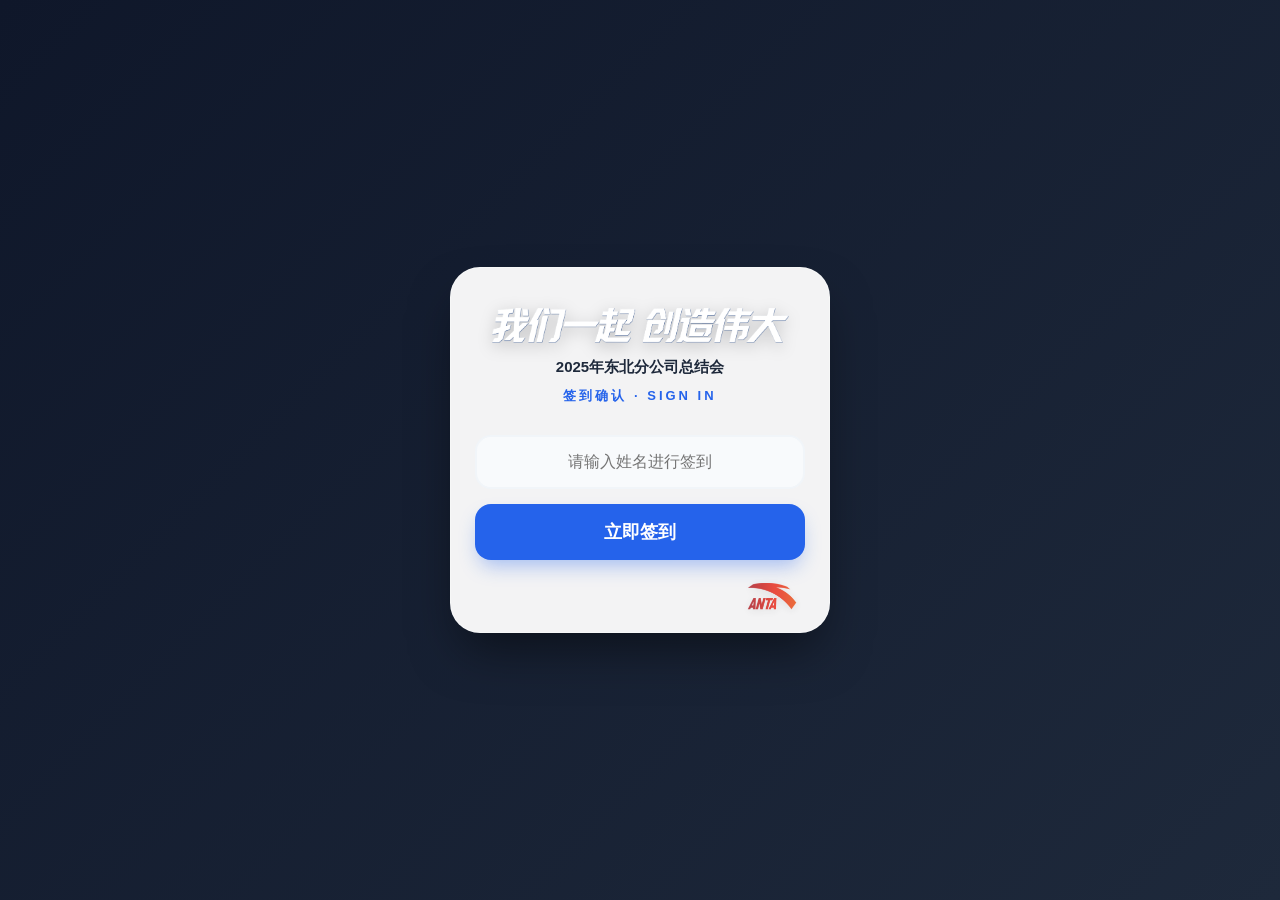
==== commit c459fc8c: "0.6" ====
--- a/index.html
+++ b/index.html
@@ -5,163 +5,420 @@
     <meta name="viewport" content="width=device-width, initial-scale=1.0, maximum-scale=1.0, user-scalable=no">
     <title>2025年东北分公司总结会</title>
     <style>
-        :root { --primary: #2563eb; --success: #15803d; --error: #ef4444; --text-main: #1e293b; --text-sub: #64748b; }
+        :root {
+            --primary: #2563eb;
+            --success: #10b981;
+            --error: #ef4444;
+            --text-main: #1e293b;
+            --text-sub: #64748b;
+        }
+
         * { margin: 0; padding: 0; box-sizing: border-box; font-family: -apple-system, "PingFang SC", sans-serif; }
-        body { background: linear-gradient(135deg, #0f172a 0%, #1e293b 100%); min-height: 100vh; display: flex; align-items: center; justify-content: center; padding: 20px; background-attachment: fixed; }
-        .card { background: rgba(255, 255, 255, 0.95); width: 100%; max-width: 380px; padding: 45px 24px 70px; border-radius: 32px; box-shadow: 0 25px 50px -12px rgba(0, 0, 0, 0.5); backdrop-filter: blur(20px); -webkit-backdrop-filter: blur(20px); border: 1px solid rgba(255, 255, 255, 0.3); text-align: center; position: relative; display: none; animation: fadeIn 0.4s ease forwards; }
-        .card-logo { position: absolute; bottom: 20px; right: 24px; max-width: 65px; filter: drop-shadow(0px 2px 4px rgba(0,0,0,0.1)); opacity: 0.9; }
+
+        body {
+            background: linear-gradient(135deg, #0f172a 0%, #1e293b 100%);
+            min-height: 100vh;
+            display: flex;
+            align-items: center;
+            justify-content: center;
+            padding: 20px;
+            background-attachment: fixed;
+        }
+
+        .card {
+            background: rgba(255, 255, 255, 0.95);
+            width: 100%;
+            max-width: 380px;
+            padding: 40px 24px 60px;
+            border-radius: 30px;
+            box-shadow: 0 25px 50px -12px rgba(0, 0, 0, 0.5);
+            backdrop-filter: blur(20px);
+            -webkit-backdrop-filter: blur(20px);
+            border: 1px solid rgba(255, 255, 255, 0.3);
+            text-align: center;
+            position: relative;
+            display: none;
+        }
+
+        .card-logo {
+            position: absolute;
+            bottom: 20px;
+            right: 24px;
+            max-width: 60px;
+            filter: drop-shadow(0px 2px 4px rgba(0,0,0,0.1));
+            opacity: 0.8;
+        }
+
         .hero-section { margin-bottom: 30px; }
-        .hero-main-img { width: 92%; height: auto; margin: 0 auto 18px; display: block; filter: drop-shadow(0 4px 8px rgba(0,0,0,0.2)); }
-        .hero-subtitle { color: var(--text-main); font-size: 16px; margin-bottom: 8px; font-weight: 800; display: block; }
-        .hero-label { color: var(--primary); letter-spacing: 3px; font-size: 13px; font-weight: 700; display: block; }
-        input { display: block; width: 100%; padding: 18px; font-size: 16px; border: 2.5px solid #f1f5f9; border-radius: 18px; outline: none; background: #f8fafc; margin-bottom: 15px; text-align: center; }
-        button { display: block; width: 100%; padding: 16px; background: var(--primary); color: white; font-size: 18px; font-weight: 700; border: none; border-radius: 18px; cursor: pointer; box-shadow: 0 10px 20px -5px rgba(37,99,235,0.4); margin-bottom: 12px; }
-        .welcome-msg { color: var(--text-sub); font-size: 17px; margin: 20px 0 35px; }
-        #resNameBold { color: var(--text-main); font-weight: 900; font-size: 26px; border-bottom: 3px solid var(--primary); }
-        .seat-info-box { background: #f0fdf4; padding: 35px 15px; border-radius: 24px; margin-bottom: 35px; border: 2px solid #dcfce7; }
-        .seat-label { font-size: 16px; color: var(--success); display: block; margin-bottom: 15px; font-weight: 800; }
-        .seat-num { font-size: 52px; font-weight: 900; color: #166534; display: block; }
-        /* 调试提示样式 */
-        .status-tip { font-size: 12px; color: var(--text-sub); margin-bottom: 10px; padding: 4px 10px; background: rgba(0,0,0,0.03); border-radius: 10px; display: inline-block; }
-        .error-msg { color: var(--error); font-size: 14px; margin-bottom: 15px; display: none; font-weight: 700; }
-        @keyframes fadeIn { from { opacity: 0; transform: translateY(12px); } to { opacity: 1; transform: translateY(0); } }
+
+        .hero-main-img {
+            width: 90%;
+            height: auto;
+            margin: 0 auto 15px;
+            display: block;
+            filter: drop-shadow(0 4px 8px rgba(0,0,0,0.2));
+        }
+
+        .hero-subtitle {
+            color: var(--text-main);
+            font-size: 15px;
+            margin-bottom: 10px;
+            font-weight: 800;
+            display: block;
+        }
+
+        .hero-label {
+            color: var(--primary);
+            letter-spacing: 3px;
+            font-size: 13px;
+            font-weight: 700;
+            display: block;
+        }
+
+        input {
+            display: block;
+            width: 100%;
+            padding: 16px;
+            font-size: 16px;
+            border: 2.5px solid #f1f5f9;
+            border-radius: 16px;
+            outline: none;
+            background: #f8fafc;
+            margin-bottom: 15px;
+            text-align: center;
+            transition: all 0.3s;
+        }
+        input:focus {
+            border-color: var(--primary);
+            background: #fff;
+            box-shadow: 0 0 0 4px rgba(37, 99, 235, 0.1);
+        }
+
+        button {
+            display: block;
+            width: 100%;
+            padding: 16px;
+            background: var(--primary);
+            color: white;
+            font-size: 18px;
+            font-weight: 700;
+            border: none;
+            border-radius: 16px;
+            cursor: pointer;
+            box-shadow: 0 10px 20px -5px rgba(37,99,235,0.4);
+            margin-bottom: 12px;
+            transition: all 0.2s;
+        }
+        button:active { transform: scale(0.96); }
+
+        .welcome-msg {
+            color: var(--text-sub);
+            font-size: 16px;
+            margin-top: 10px;
+            margin-bottom: 30px;
+        }
+        #resNameBold {
+            color: var(--text-main);
+            font-weight: 900;
+            font-size: 24px;
+            margin: 0 2px;
+            border-bottom: 2px solid var(--primary);
+        }
+
+        .seat-info-box {
+            background: #f0fdf4;
+            padding: 35px 15px;
+            border-radius: 24px;
+            margin-bottom: 30px;
+            border: 1px solid #dcfce7;
+            display: block;
+        }
+        .seat-label {
+            font-size: 16px;
+            color: #15803d;
+            display: block;
+            margin-bottom: 15px;
+            font-weight: 700;
+            letter-spacing: 1px;
+        }
+        .seat-num { font-size: 52px; font-weight: 900; color: var(--success); display: block; letter-spacing: 2px; }
+
+        .btn-schedule { background: var(--text-main); }
+
+        .schedule-list { text-align: left; margin: 25px 0; }
+        .schedule-item { display: flex; padding: 14px 0; border-bottom: 1px dashed rgba(0,0,0,0.1); }
+        .time { font-weight: 800; color: var(--primary); min-width: 95px; font-size: 14px; }
+        .event { color: var(--text-main); font-size: 14px; font-weight: 500; }
+
+        .error-msg { color: var(--error); font-size: 13px; margin-bottom: 15px; display: none; font-weight: 600; }
+        .reset-link { margin-top: 20px; font-size: 13px; color: var(--primary); cursor: pointer; text-decoration: underline; display: inline-block; font-weight: 600; }
+
+        .fade-in { animation: fadeIn 0.4s ease forwards; }
+        @keyframes fadeIn { from { opacity: 0; transform: translateY(10px); } to { opacity: 1; transform: translateY(0); } }
     </style>
 </head>
 <body>
 
-    <!-- 1. 签到页 -->
-    <div id="signinPage" class="card" style="display: block;">
+    <div id="signinPage" class="card fade-in" style="display: block;">
         <div class="hero-section">
-            <img src="main_title.png" alt="主标题" class="hero-main-img">
+            <img src="main_title.png" alt="我们一起创造伟大" class="hero-main-img">
             <span class="hero-subtitle">2025年东北分公司总结会</span>
-            <!-- 调试信息位置 -->
-            <div id="status" class="status-tip">正在同步参会名单...</div>
             <span class="hero-label">签到确认 · SIGN IN</span>
         </div>
+
         <div style="margin-top: 10px;">
             <input type="text" id="nameInput" placeholder="请输入姓名进行签到" autocomplete="off">
-            <div id="errorMsg" class="error-msg">未找到该姓名，请检查输入或联系行政</div>
-            <button id="signBtn" disabled style="opacity:0.5">请稍候...</button>
+            <div id="errorMsg" class="error-msg">未找到名单信息，请联系行政现场核实</div>
+            <button onclick="handleSignin()">立即签到</button>
         </div>
         <img src="logo.png" alt="Logo" class="card-logo">
     </div>
 
-    <!-- 2. 结果页 -->
-    <div id="resultPage" class="card">
+    <div id="resultPage" class="card fade-in">
         <p class="welcome-msg">欢迎您来，<span id="resNameBold">--</span></p>
         <div class="seat-info-box">
             <span class="seat-label">您的会议座次</span>
             <span class="seat-num" id="resSeat">--</span>
         </div>
-        <button style="background: var(--text-main);" id="toScheduleBtn">查看大会日程</button>
-        <span style="margin-top:20px; font-size:14px; color:var(--primary); cursor:pointer; text-decoration:underline; display:inline-block;" onclick="location.reload()">返回重新签到</span>
+        <button class="btn-schedule" onclick="showPage('schedulePage')">查看大会日程</button>
+        <span class="reset-link" onclick="showPage('signinPage')">返回重新签到</span>
         <img src="logo.png" alt="Logo" class="card-logo">
     </div>
 
-    <!-- 3. 日程页 -->
-    <div id="schedulePage" class="card">
-        <h2 style="font-size: 24px; font-weight: 800; color: var(--text-main); margin-bottom: 25px;">大会日程</h2>
-        <div id="scheduleContent" style="text-align: left; margin: 20px 0 30px; font-size: 15px;"></div>
-        <button id="backToResultBtn">返回座次信息</button>
+    <div id="schedulePage" class="card fade-in">
+        <h2 style="font-size: 22px; font-weight: 800; color: var(--text-main); margin-bottom: 20px;">大会日程</h2>
+        <div class="schedule-list">
+            <div class="schedule-item"><span class="time">08:30-09:00</span><span class="event">嘉宾签到入场</span></div>
+            <div class="schedule-item"><span class="time">09:00-09:30</span><span class="event">开场视频与致辞</span></div>
+            <div class="schedule-item"><span class="time">09:30-11:30</span><span class="event">2024年度总结报告</span></div>
+            <div class="schedule-item"><span class="time">11:30-13:30</span><span class="event">午休及商务午宴</span></div>
+            <div class="schedule-item"><span class="time">13:30-15:30</span><span class="event">2025战略发布会</span></div>
+            <div class="schedule-item"><span class="time">15:30-17:00</span><span class="event">颁奖盛典</span></div>
+        </div>
+        <button onclick="showPage('resultPage')">返回个人信息</button>
         <img src="logo.png" alt="Logo" class="card-logo">
     </div>
 
     <script>
-        // 使用 DOMContentLoaded 确保页面元素加载完毕后再执行脚本
-        document.addEventListener('DOMContentLoaded', function() {
-            let seatData = {};
-            const signBtn = document.getElementById('signBtn');
-            const nameInput = document.getElementById('nameInput');
-            const statusTip = document.getElementById('status');
-            const errorMsg = document.getElementById('errorMsg');
-
-            // 1. 异步加载 CSV 名单
-            fetch('list.csv?v=' + Date.now())
-                .then(res => {
-                    if (!res.ok) throw new Error('找不到名单文件 list.csv');
-                    return res.text();
-                })
-                .then(text => {
-                    // 清理隐藏字符并按行切割
-                    const rows = text.replace(/\r/g, '').split('\n');
-                    let validCount = 0;
-
-                    rows.forEach((row, i) => {
-                        if (i === 0 || !row.trim()) return; // 跳过表头和空行
-
-                        // 兼容多种分隔符：英文逗号、中文逗号、Tab、空格
-                        const cols = row.split(/[,，\t\s]+/);
-
-                        if (cols.length >= 2) {
-                            // 强力清洗姓名（去 BOM 头、去空格）
-                            const name = cols[0].replace(/[\uFEFF]/g, "").trim();
-                            const seat = cols[1].trim();
-
-                            // 排除分割线和无效字符
-                            if (name && name !== "---" && name !== "姓名") {
-                                seatData[name] = seat;
-                                validCount++;
-                            }
-                        }
-                    });
-
-                    // 更新调试信息和按钮状态
-                    statusTip.innerText = "✅ 名单同步成功 (共计 " + validCount + " 人)";
-                    signBtn.disabled = false;
-                    signBtn.style.opacity = "1";
-                    signBtn.innerText = "立即签到";
-                    console.log("名单载入成功:", seatData);
-                })
-                .catch(err => {
-                    statusTip.innerText = "❌ 加载失败: " + err.message;
-                    statusTip.style.color = "var(--error)";
-                    console.error("名单加载错误:", err);
-                });
-
-            // 2. 签到匹配逻辑
-            window.handleSignin = function() {
-                const inputName = nameInput.value.replace(/\s+/g, ""); // 去掉输入的所有空格
-
-                if (seatData[inputName]) {
-                    document.getElementById('resNameBold').innerText = inputName;
-                    document.getElementById('resSeat').innerText = seatData[inputName];
-                    showPage('resultPage');
-                    errorMsg.style.display = 'none';
+        // 自动从 CSV 提取的完整名单数据
+        const seatData = {
+            "刘凤兰": "1桌1号",
+            "王敏": "1桌2号",
+            "石长娥": "1桌3号",
+            "刘亚萍": "1桌4号",
+            "程龙新": "1桌5号",
+            "彭刚": "1桌6号",
+            "孙荔": "1桌7号",
+            "潘晶": "1桌8号",
+            "付宏宇": "1桌9号",
+            "金搏涵": "1桌10号",
+            "朱保卫": "2桌1号",
+            "谢水泉": "2桌2号",
+            "李桂娟": "2桌3号",
+            "顾复军": "2桌4号",
+            "耿灵": "2桌5号",
+            "李艳": "2桌6号",
+            "赵洪侠": "2桌7号",
+            "张巍": "2桌8号",
+            "邱万东": "2桌9号",
+            "马玉兰": "2桌10号",
+            "陆秀杰": "3桌1号",
+            "陈连杰": "3桌2号",
+            "崔红": "3桌3号",
+            "回国强": "3桌4号",
+            "黄海波": "3桌5号",
+            "张东敏": "3桌6号",
+            "喻明伟": "3桌7号",
+            "安桂荣": "3桌8号",
+            "田静辉": "3桌9号",
+            "滕岩": "3桌10号",
+            "李龙滨": "4桌1号",
+            "颜妮": "4桌2号",
+            "汤玉梅": "4桌3号",
+            "李凤杰": "4桌4号",
+            "张丽荣": "4桌5号",
+            "李锦平": "4桌6号",
+            "关杰": "4桌7号",
+            "李影": "4桌8号",
+            "解春丽": "4桌9号",
+            "陈丽颖": "4桌10号",
+            "张静": "5桌1号",
+            "王静荣": "5桌2号",
+            "李东明": "5桌3号",
+            "王志东": "5桌4号",
+            "宋国庆": "5桌5号",
+            "张咏梅": "5桌6号",
+            "沈文翠": "5桌7号",
+            "倪红": "5桌8号",
+            "王海艳": "5桌9号",
+            "李俊香": "5桌10号",
+            "蔡诗林": "6桌1号",
+            "李龙阁": "6桌2号",
+            "于秀敏": "6桌3号",
+            "丁一": "6桌4号",
+            "赵丽丽": "6桌5号",
+            "王巍巍": "6桌6号",
+            "范金立": "6桌7号",
+            "张丽敏": "6桌8号",
+            "张桂艳": "6桌9号",
+            "鞠红香": "6桌10号",
+            "李强": "7桌1号",
+            "李杰": "7桌2号",
+            "张瑜": "7桌3号",
+            "于江洋": "7桌4号",
+            "刘泽平": "7桌5号",
+            "孙娟": "7桌6号",
+            "孔金玲": "7桌7号",
+            "吴素平": "7桌8号",
+            "邱红": "7桌9号",
+            "凌萍": "7桌10号",
+            "魏斌": "8桌1号",
+            "魏海波": "8桌2号",
+            "年洪英": "8桌3号",
+            "车丽华": "8桌4号",
+            "王秀珍": "8桌5号",
+            "邹吉鑫": "8桌6号",
+            "刘红": "8桌7号",
+            "贾丹": "8桌8号",
+            "李琳": "8桌9号",
+            "李月红": "8桌10号",
+            "陈慧富": "9桌1号",
+            "赵立梅": "9桌2号",
+            "刘伟杰": "9桌3号",
+            "陈岗": "9桌4号",
+            "崔仁杰": "9桌5号",
+            "高延玲": "9桌6号",
+            "盛勇": "9桌7号",
+            "闫丹": "9桌8号",
+            "刘志娟": "9桌9号",
+            "边丽丽": "9桌10号",
+            "邱桂荣": "10桌1号",
+            "包乃学": "10桌2号",
+            "耿凤玲": "10桌3号",
+            "刘敏": "10桌4号",
+            "刘月": "10桌5号",
+            "邹吉国": "10桌6号",
+            "刘瑞艳": "10桌7号",
+            "李月波": "10桌8号",
+            "吝新静": "10桌9号",
+            "靳建平": "10桌10号",
+            "孙颖": "11桌1号",
+            "李红辉": "11桌2号",
+            "平安静": "11桌3号",
+            "刘会英": "11桌4号",
+            "邹世丹": "11桌5号",
+            "慕小华": "11桌6号",
+            "刘岩平": "11桌7号",
+            "宋吉清": "11桌8号",
+            "张忠信": "11桌9号",
+            "崔淑华": "11桌10号",
+            "董珊珊": "12桌1号",
+            "李希举": "12桌2号",
+            "高明": "12桌3号",
+            "徐文华": "12桌4号",
+            "李丽秋": "12桌5号",
+            "王锦梅": "12桌6号",
+            "魏秀英": "12桌7号",
+            "王丽梅": "12桌8号",
+            "刘波": "12桌9号",
+            "祁琪": "12桌10号",
+            "付艳英": "13桌1号",
+            "闫广利": "13桌2号",
+            "刘丽娜": "13桌3号",
+            "马术玲": "13桌4号",
+            "李金凤": "13桌5号",
+            "王晓茜": "13桌6号",
+            "孙晓新": "13桌7号",
+            "石丽丽": "13桌8号",
+            "尹路": "13桌9号",
+            "韩义": "13桌10号",
+            "夏金钟": "14桌1号",
+            "于春红": "14桌2号",
+            "于春国": "14桌3号",
+            "张召荣": "14桌4号",
+            "李臣": "14桌5号",
+            "闫法": "14桌6号",
+            "郑玉光": "14桌7号",
+            "白桂元": "14桌8号",
+            "来庆华": "14桌9号",
+            "(无)": "14桌10号",
+            "张玉琦": "15桌1号",
+            "罗宇": "15桌2号",
+            "王亚荣": "15桌3号",
+            "解亚芹": "15桌4号",
+            "谢朝红": "15桌5号",
+            "雷振球": "15桌6号",
+            "吴涛": "15桌7号",
+            "刘威": "15桌8号",
+            "王秀丽": "15桌9号",
+            "梁美思": "15桌10号",
+            "翁冬菊": "16桌1号",
+            "胡楠": "16桌2号",
+            "姜明兴": "16桌3号",
+            "杨起孟": "16桌4号",
+            "于丽": "16桌5号",
+            "陈佩新": "16桌6号",
+            "魏巍": "16桌7号",
+            "汤连祎": "16桌8号",
+            "王迪": "16桌9号",
+            "姜焕宇": "16桌10号",
+            "马壮": "17桌1号",
+            "郑月": "17桌2号",
+            "刘佳慧": "17桌3号",
+            "赵晓航": "17桌4号",
+            "刘玮": "17桌5号",
+            "沈洁": "17桌6号",
+            "李鑫": "17桌7号",
+            "林萍": "17桌8号",
+            "王均智": "17桌9号",
+            "付楚佳": "17桌10号",
+            "魏明丽": "18桌1号",
+            "张晓明": "18桌2号",
+            "石坚": "18桌3号",
+            "张玉": "18桌4号",
+            "徐新": "18桌5号",
+            "翟翟": "18桌6号",
+            "许娜": "18桌7号",
+            "徐佳辉": "18桌8号",
+            "李昊宸": "18桌9号",
+            "宝智国": "18桌10号",
+            "吴丽娜": "19桌1号",
+            "杜晓东": "19桌2号",
+            "马琳": "19桌3号",
+            "陈婷婷": "19桌4号",
+            "黄晴晴": "19桌5号",
+            "王诗元": "19桌6号",
+            "赵嘉朕": "19桌7号",
+            "佟丹": "19桌8号",
+            "(空)": "19桌10号"
+        };
+
+        function showPage(pageId) {
+            document.querySelectorAll('.card').forEach(p => p.style.display = 'none');
+            document.getElementById(pageId).style.display = 'block';
+        }
+
+        function handleSignin() {
+            const input = document.getElementById('nameInput');
+            const name = input.value.trim();
+            const error = document.getElementById('errorMsg');
+
+            if (seatData[name]) {
+                document.getElementById('resNameBold').innerText = name;
+                document.getElementById('resSeat').innerText = seatData[name];
+                error.style.display = 'none';
+                showPage('resultPage');
+            } else {
+                if (name === "") {
+                    alert("请输入姓名");
                 } else {
-                    errorMsg.style.display = 'block';
-                    errorMsg.innerText = "未找到“" + inputName + "”，请联系行政";
+                    error.style.display = 'block';
                 }
-            };
-
-            // 3. 页面切换函数
-            function showPage(id) {
-                document.querySelectorAll('.card').forEach(c => c.style.display = 'none');
-                document.getElementById(id).style.display = 'block';
             }
-
-            // 4. 事件监听
-            signBtn.addEventListener('click', handleSignin);
-            nameInput.addEventListener('keypress', e => {
-                if (e.key === 'Enter') handleSignin();
-            });
-            document.getElementById('toScheduleBtn').addEventListener('click', () => showPage('schedulePage'));
-            document.getElementById('backToResultBtn').addEventListener('click', () => showPage('resultPage'));
-
-            // 5. 日程数据填充
-            const schedule = [
-                ["08:30-09:00", "嘉宾签到入场"],
-                ["09:00-09:30", "开场视频与致辞"],
-                ["09:30-11:30", "2024年度总结报告"],
-                ["11:30-13:30", "午休及商务午宴"],
-                ["13:30-15:30", "2025战略发布会"],
-                ["15:30-17:00", "颁奖盛典"]
-            ];
-            document.getElementById('scheduleContent').innerHTML = schedule.map(s =>
-                `<div style="display: flex; padding: 12px 0; border-bottom: 1px dashed #ddd;">
-                    <span style="color:var(--primary); font-weight:800; min-width:95px;">${s[0]}</span>
-                    <span>${s[1]}</span>
-                </div>`
-            ).join('');
+        }
+
+        document.getElementById('nameInput').addEventListener('keypress', (e) => {
+            if (e.key === 'Enter') handleSignin();
         });
     </script>
 </body>
